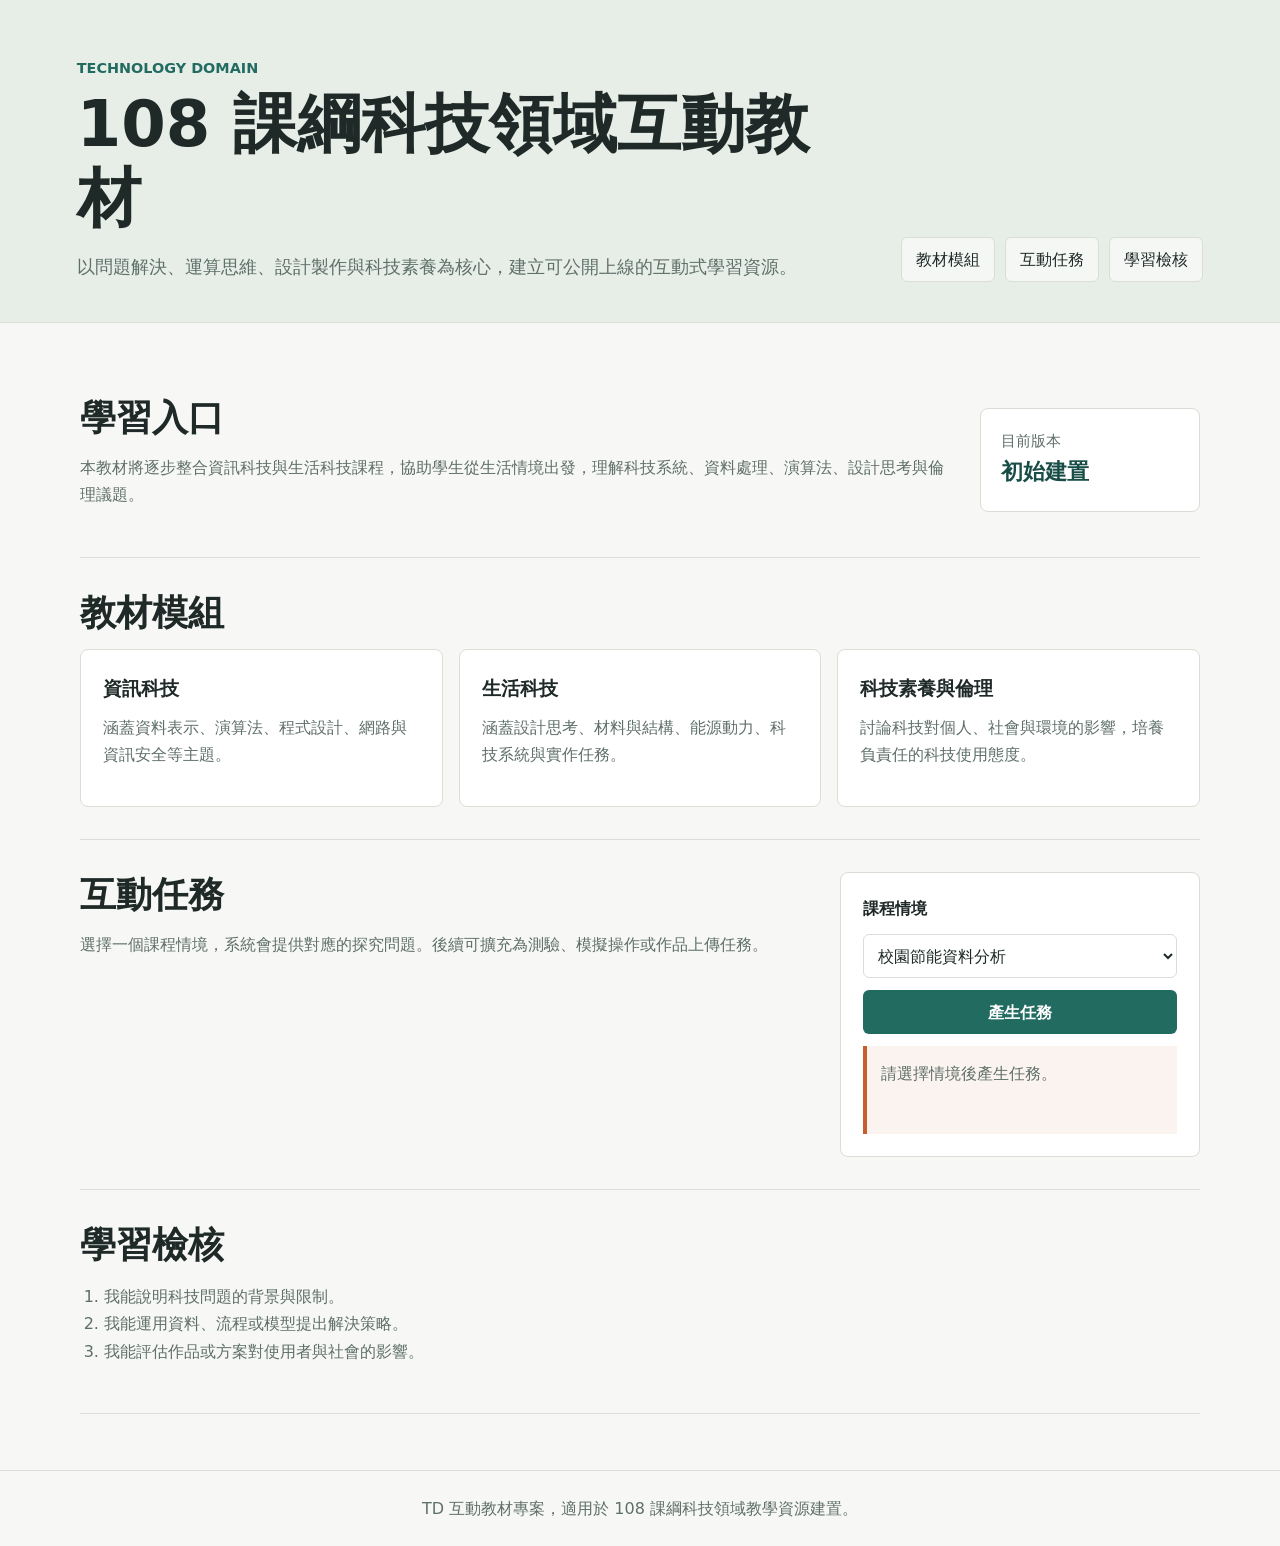
==== index.html @ 2274d456 "Initial TD learning site" ====
<!doctype html>
<html lang="zh-Hant">
  <head>
    <meta charset="utf-8" />
    <meta name="viewport" content="width=device-width, initial-scale=1" />
    <title>108 課綱科技領域互動教材</title>
    <link rel="stylesheet" href="styles.css" />
  </head>
  <body>
    <header class="site-header">
      <div>
        <p class="eyebrow">Technology Domain</p>
        <h1>108 課綱科技領域互動教材</h1>
        <p class="lead">
          以問題解決、運算思維、設計製作與科技素養為核心，建立可公開上線的互動式學習資源。
        </p>
      </div>
      <nav class="site-nav" aria-label="主要導覽">
        <a href="#modules">教材模組</a>
        <a href="#activity">互動任務</a>
        <a href="#assessment">學習檢核</a>
      </nav>
    </header>

    <main>
      <section class="intro" aria-labelledby="intro-title">
        <div>
          <h2 id="intro-title">學習入口</h2>
          <p>
            本教材將逐步整合資訊科技與生活科技課程，協助學生從生活情境出發，理解科技系統、資料處理、演算法、設計思考與倫理議題。
          </p>
        </div>
        <div class="status-panel" aria-label="教材狀態">
          <span>目前版本</span>
          <strong>初始建置</strong>
        </div>
      </section>

      <section id="modules" class="section-block" aria-labelledby="modules-title">
        <h2 id="modules-title">教材模組</h2>
        <div class="module-grid">
          <article class="module-card">
            <h3>資訊科技</h3>
            <p>涵蓋資料表示、演算法、程式設計、網路與資訊安全等主題。</p>
          </article>
          <article class="module-card">
            <h3>生活科技</h3>
            <p>涵蓋設計思考、材料與結構、能源動力、科技系統與實作任務。</p>
          </article>
          <article class="module-card">
            <h3>科技素養與倫理</h3>
            <p>討論科技對個人、社會與環境的影響，培養負責任的科技使用態度。</p>
          </article>
        </div>
      </section>

      <section id="activity" class="section-block activity-layout" aria-labelledby="activity-title">
        <div>
          <h2 id="activity-title">互動任務</h2>
          <p>
            選擇一個課程情境，系統會提供對應的探究問題。後續可擴充為測驗、模擬操作或作品上傳任務。
          </p>
        </div>
        <div class="activity-panel">
          <label for="scenario">課程情境</label>
          <select id="scenario">
            <option value="data">校園節能資料分析</option>
            <option value="design">智慧收納裝置設計</option>
            <option value="ethics">生成式 AI 使用倫理</option>
          </select>
          <button id="task-button" type="button">產生任務</button>
          <p id="task-output" class="task-output" aria-live="polite">
            請選擇情境後產生任務。
          </p>
        </div>
      </section>

      <section id="assessment" class="section-block" aria-labelledby="assessment-title">
        <h2 id="assessment-title">學習檢核</h2>
        <ol class="checklist">
          <li>我能說明科技問題的背景與限制。</li>
          <li>我能運用資料、流程或模型提出解決策略。</li>
          <li>我能評估作品或方案對使用者與社會的影響。</li>
        </ol>
      </section>
    </main>

    <footer class="site-footer">
      <p>TD 互動教材專案，適用於 108 課綱科技領域教學資源建置。</p>
    </footer>

    <script src="script.js"></script>
  </body>
</html>
---- styles.css ----
:root {
  color-scheme: light;
  --bg: #f7f8f5;
  --text: #1f2a28;
  --muted: #5f6f6a;
  --line: #d9ded6;
  --primary: #216b61;
  --primary-dark: #174d46;
  --accent: #c65f2f;
  --surface: #ffffff;
}

* {
  box-sizing: border-box;
}

body {
  margin: 0;
  background: var(--bg);
  color: var(--text);
  font-family: "Noto Sans TC", "Microsoft JhengHei", system-ui, sans-serif;
  line-height: 1.7;
}

a {
  color: inherit;
}

.site-header {
  display: grid;
  grid-template-columns: minmax(0, 1fr) auto;
  gap: 32px;
  align-items: end;
  padding: 56px clamp(20px, 6vw, 80px) 40px;
  background: #e7eee8;
  border-bottom: 1px solid var(--line);
}

.eyebrow {
  margin: 0 0 8px;
  color: var(--primary);
  font-size: 0.9rem;
  font-weight: 700;
  letter-spacing: 0;
  text-transform: uppercase;
}

h1,
h2,
h3,
p {
  margin-top: 0;
}

h1 {
  max-width: 760px;
  margin-bottom: 16px;
  font-size: clamp(2rem, 5vw, 4.25rem);
  line-height: 1.15;
  letter-spacing: 0;
}

h2 {
  margin-bottom: 14px;
  font-size: clamp(1.5rem, 3vw, 2.25rem);
  line-height: 1.25;
  letter-spacing: 0;
}

h3 {
  margin-bottom: 10px;
  font-size: 1.18rem;
}

.lead {
  max-width: 760px;
  margin-bottom: 0;
  color: var(--muted);
  font-size: 1.12rem;
}

.site-nav {
  display: flex;
  flex-wrap: wrap;
  gap: 10px;
  justify-content: flex-end;
}

.site-nav a,
button,
select {
  min-height: 44px;
  border-radius: 6px;
  font: inherit;
}

.site-nav a {
  display: inline-flex;
  align-items: center;
  padding: 8px 14px;
  border: 1px solid var(--line);
  background: rgba(255, 255, 255, 0.58);
  text-decoration: none;
}

main {
  width: min(1120px, calc(100% - 40px));
  margin: 0 auto;
  padding: 40px 0 56px;
}

.intro,
.section-block {
  padding: 32px 0;
  border-bottom: 1px solid var(--line);
}

.intro {
  display: grid;
  grid-template-columns: minmax(0, 1fr) 220px;
  gap: 28px;
  align-items: center;
}

.status-panel,
.module-card,
.activity-panel {
  border: 1px solid var(--line);
  border-radius: 8px;
  background: var(--surface);
}

.status-panel {
  padding: 20px;
}

.status-panel span {
  display: block;
  color: var(--muted);
  font-size: 0.95rem;
}

.status-panel strong {
  display: block;
  color: var(--primary-dark);
  font-size: 1.35rem;
}

.module-grid {
  display: grid;
  grid-template-columns: repeat(3, minmax(0, 1fr));
  gap: 16px;
}

.module-card {
  padding: 22px;
}

.module-card p,
.activity-layout p,
.intro p,
.checklist {
  color: var(--muted);
}

.activity-layout {
  display: grid;
  grid-template-columns: minmax(0, 1fr) 360px;
  gap: 28px;
  align-items: start;
}

.activity-panel {
  display: grid;
  gap: 12px;
  padding: 22px;
}

label {
  font-weight: 700;
}

select {
  width: 100%;
  border: 1px solid var(--line);
  background: #fff;
  color: var(--text);
  padding: 8px 10px;
}

button {
  border: 0;
  background: var(--primary);
  color: #fff;
  cursor: pointer;
  font-weight: 700;
}

button:hover {
  background: var(--primary-dark);
}

.task-output {
  min-height: 88px;
  margin: 0;
  padding: 14px;
  border-left: 4px solid var(--accent);
  background: #fbf3ef;
  color: var(--text);
}

.checklist {
  padding-left: 1.5rem;
}

.site-footer {
  padding: 24px 20px;
  border-top: 1px solid var(--line);
  color: var(--muted);
  text-align: center;
}

.site-footer p {
  margin: 0;
}

@media (max-width: 820px) {
  .site-header,
  .intro,
  .activity-layout {
    grid-template-columns: 1fr;
  }

  .site-nav {
    justify-content: flex-start;
  }

  .module-grid {
    grid-template-columns: 1fr;
  }
}
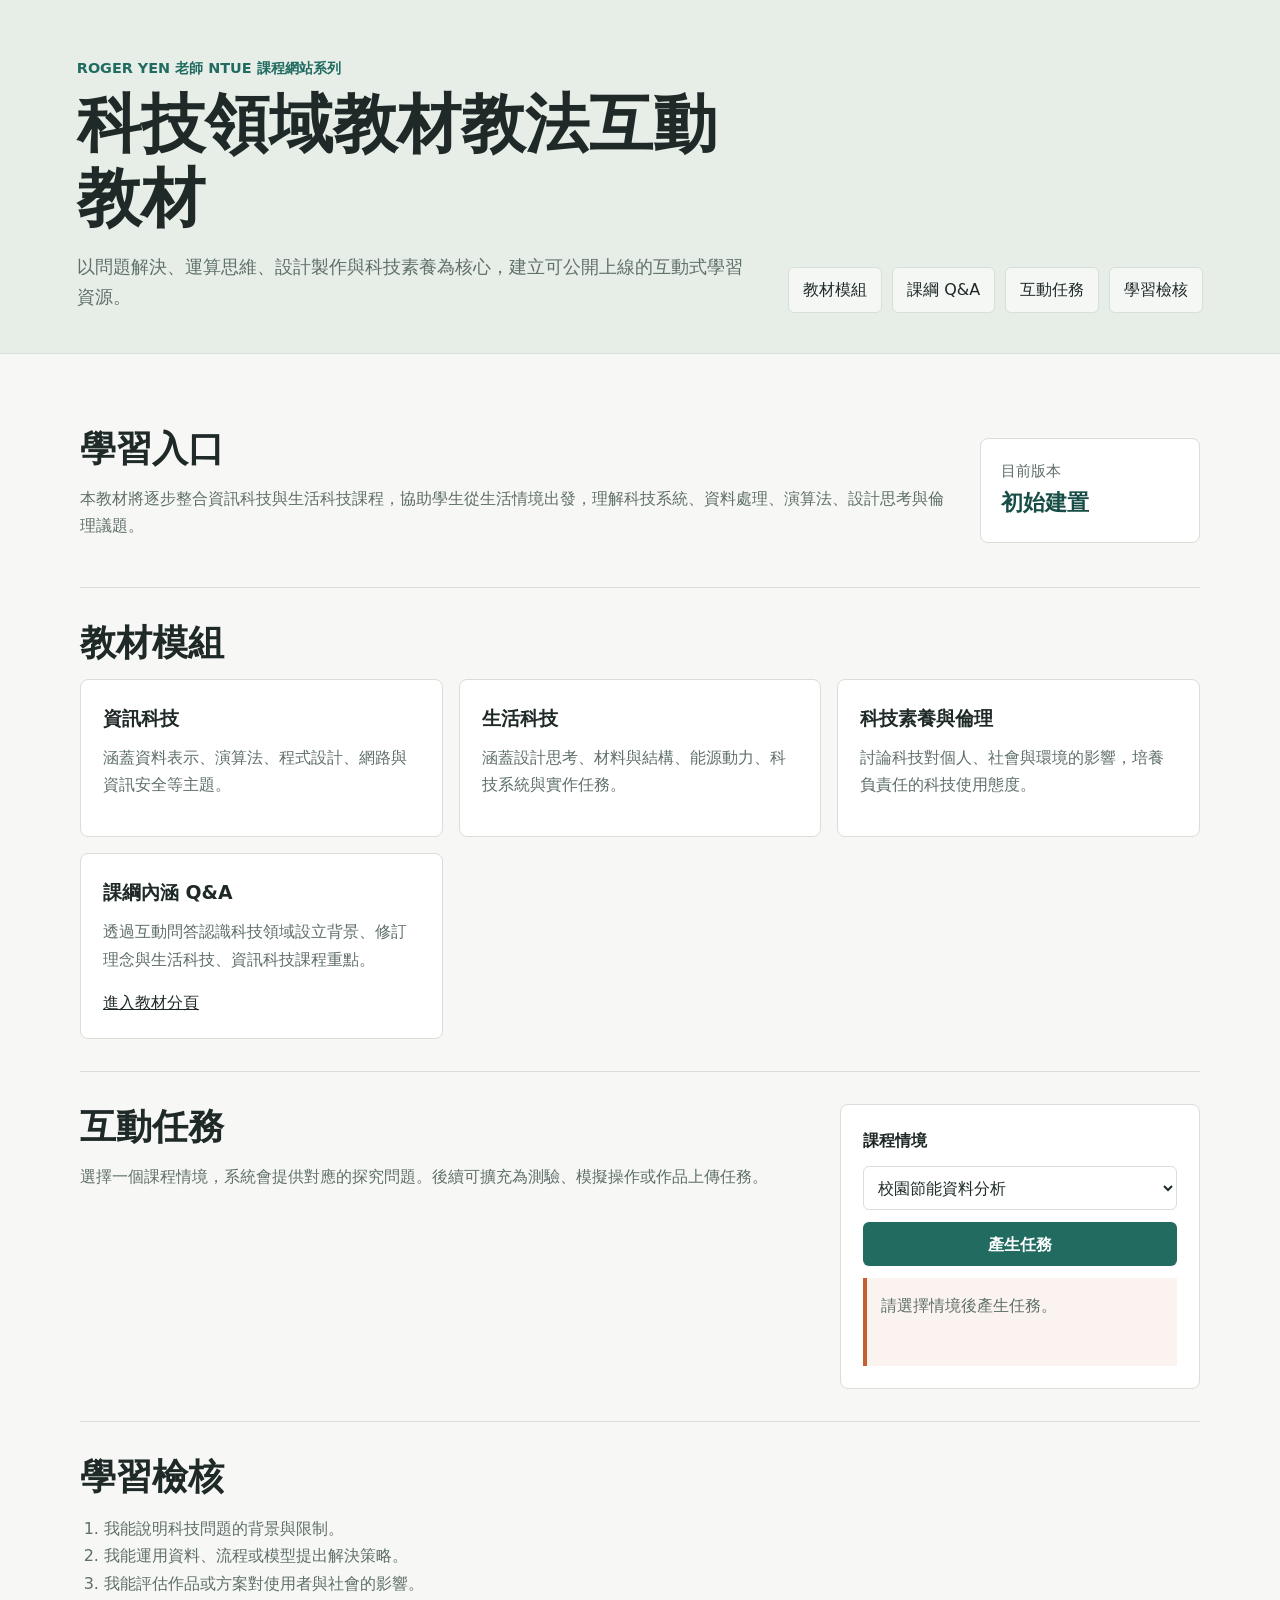
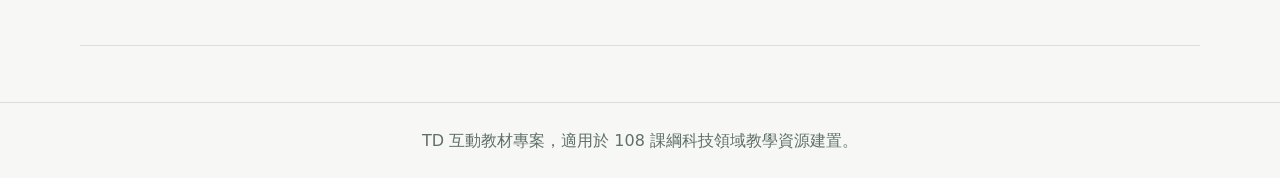
==== commit cdc0d42b: "Update site title text" ====
--- a/index.html
+++ b/index.html
@@ -1,22 +1,23 @@
-<!doctype html>
+﻿<!doctype html>
 <html lang="zh-Hant">
   <head>
     <meta charset="utf-8" />
     <meta name="viewport" content="width=device-width, initial-scale=1" />
-    <title>108 課綱科技領域互動教材</title>
+    <title>科技領域教材教法互動教材</title>
     <link rel="stylesheet" href="styles.css" />
   </head>
   <body>
     <header class="site-header">
       <div>
-        <p class="eyebrow">Technology Domain</p>
-        <h1>108 課綱科技領域互動教材</h1>
+        <p class="eyebrow">Roger Yen 老師 NTUE 課程網站系列</p>
+        <h1>科技領域教材教法互動教材</h1>
         <p class="lead">
           以問題解決、運算思維、設計製作與科技素養為核心，建立可公開上線的互動式學習資源。
         </p>
       </div>
       <nav class="site-nav" aria-label="主要導覽">
         <a href="#modules">教材模組</a>
+        <a href="curriculum-qa.html">課綱 Q&A</a>
         <a href="#activity">互動任務</a>
         <a href="#assessment">學習檢核</a>
       </nav>
@@ -50,6 +51,11 @@
           <article class="module-card">
             <h3>科技素養與倫理</h3>
             <p>討論科技對個人、社會與環境的影響，培養負責任的科技使用態度。</p>
+          </article>
+          <article class="module-card">
+            <h3>課綱內涵 Q&A</h3>
+            <p>透過互動問答認識科技領域設立背景、修訂理念與生活科技、資訊科技課程重點。</p>
+            <a class="text-link" href="curriculum-qa.html">進入教材分頁</a>
           </article>
         </div>
       </section>
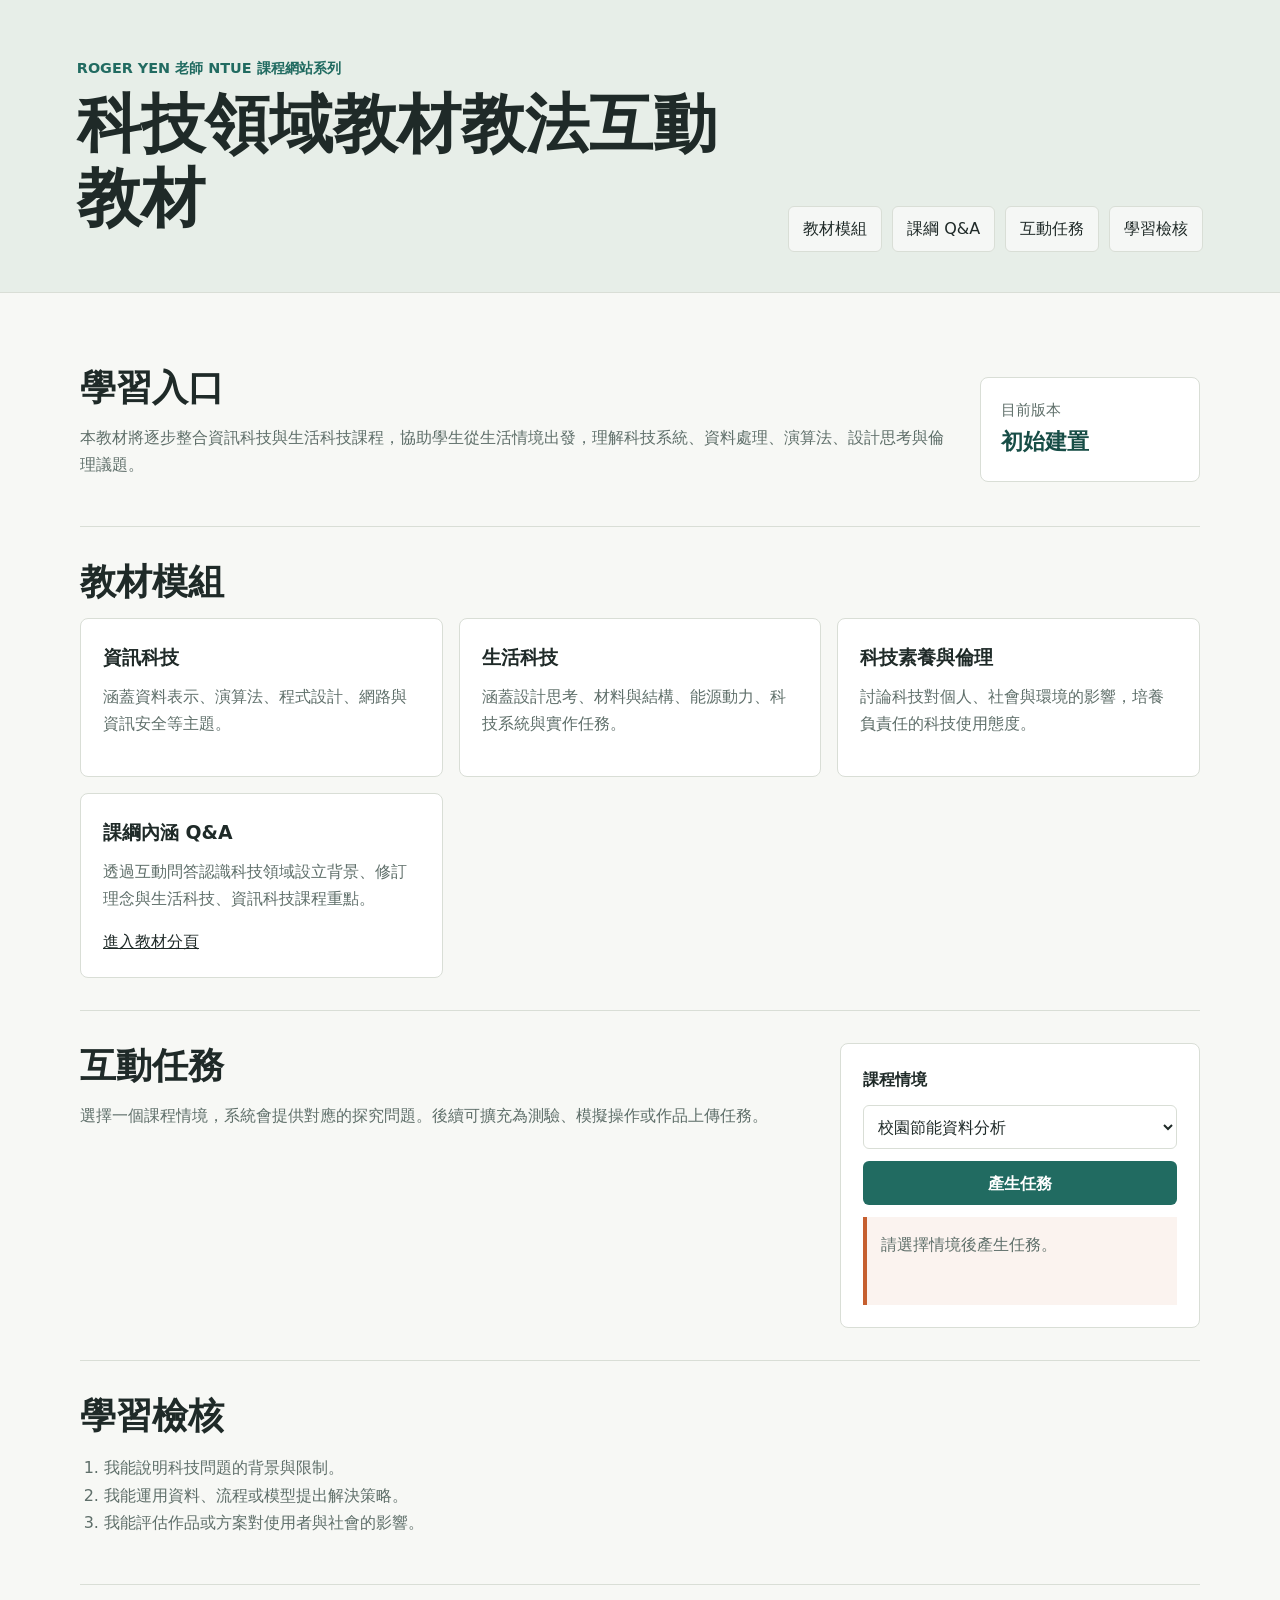
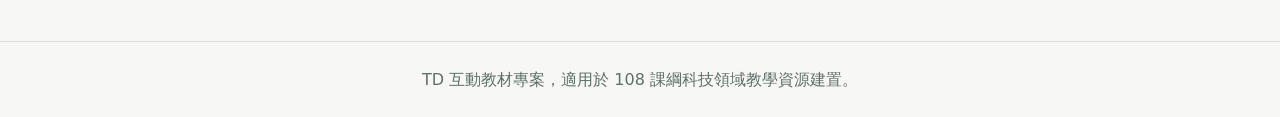
==== commit 1fbc283b: "Bust stylesheet cache" ====
--- a/index.html
+++ b/index.html
@@ -4,16 +4,13 @@
     <meta charset="utf-8" />
     <meta name="viewport" content="width=device-width, initial-scale=1" />
     <title>科技領域教材教法互動教材</title>
-    <link rel="stylesheet" href="styles.css" />
+    <link rel="stylesheet" href="styles.css?v=20260630-visual" />
   </head>
   <body>
-    <header class="site-header">
+    <header class="site-header home-header image-hero">
       <div>
         <p class="eyebrow">Roger Yen 老師 NTUE 課程網站系列</p>
         <h1>科技領域教材教法互動教材</h1>
-        <p class="lead">
-          以問題解決、運算思維、設計製作與科技素養為核心，建立可公開上線的互動式學習資源。
-        </p>
       </div>
       <nav class="site-nav" aria-label="主要導覽">
         <a href="#modules">教材模組</a>
@@ -23,7 +20,7 @@
       </nav>
     </header>
 
-    <main>
+    <main class="site-main">
       <section class="intro" aria-labelledby="intro-title">
         <div>
           <h2 id="intro-title">學習入口</h2>
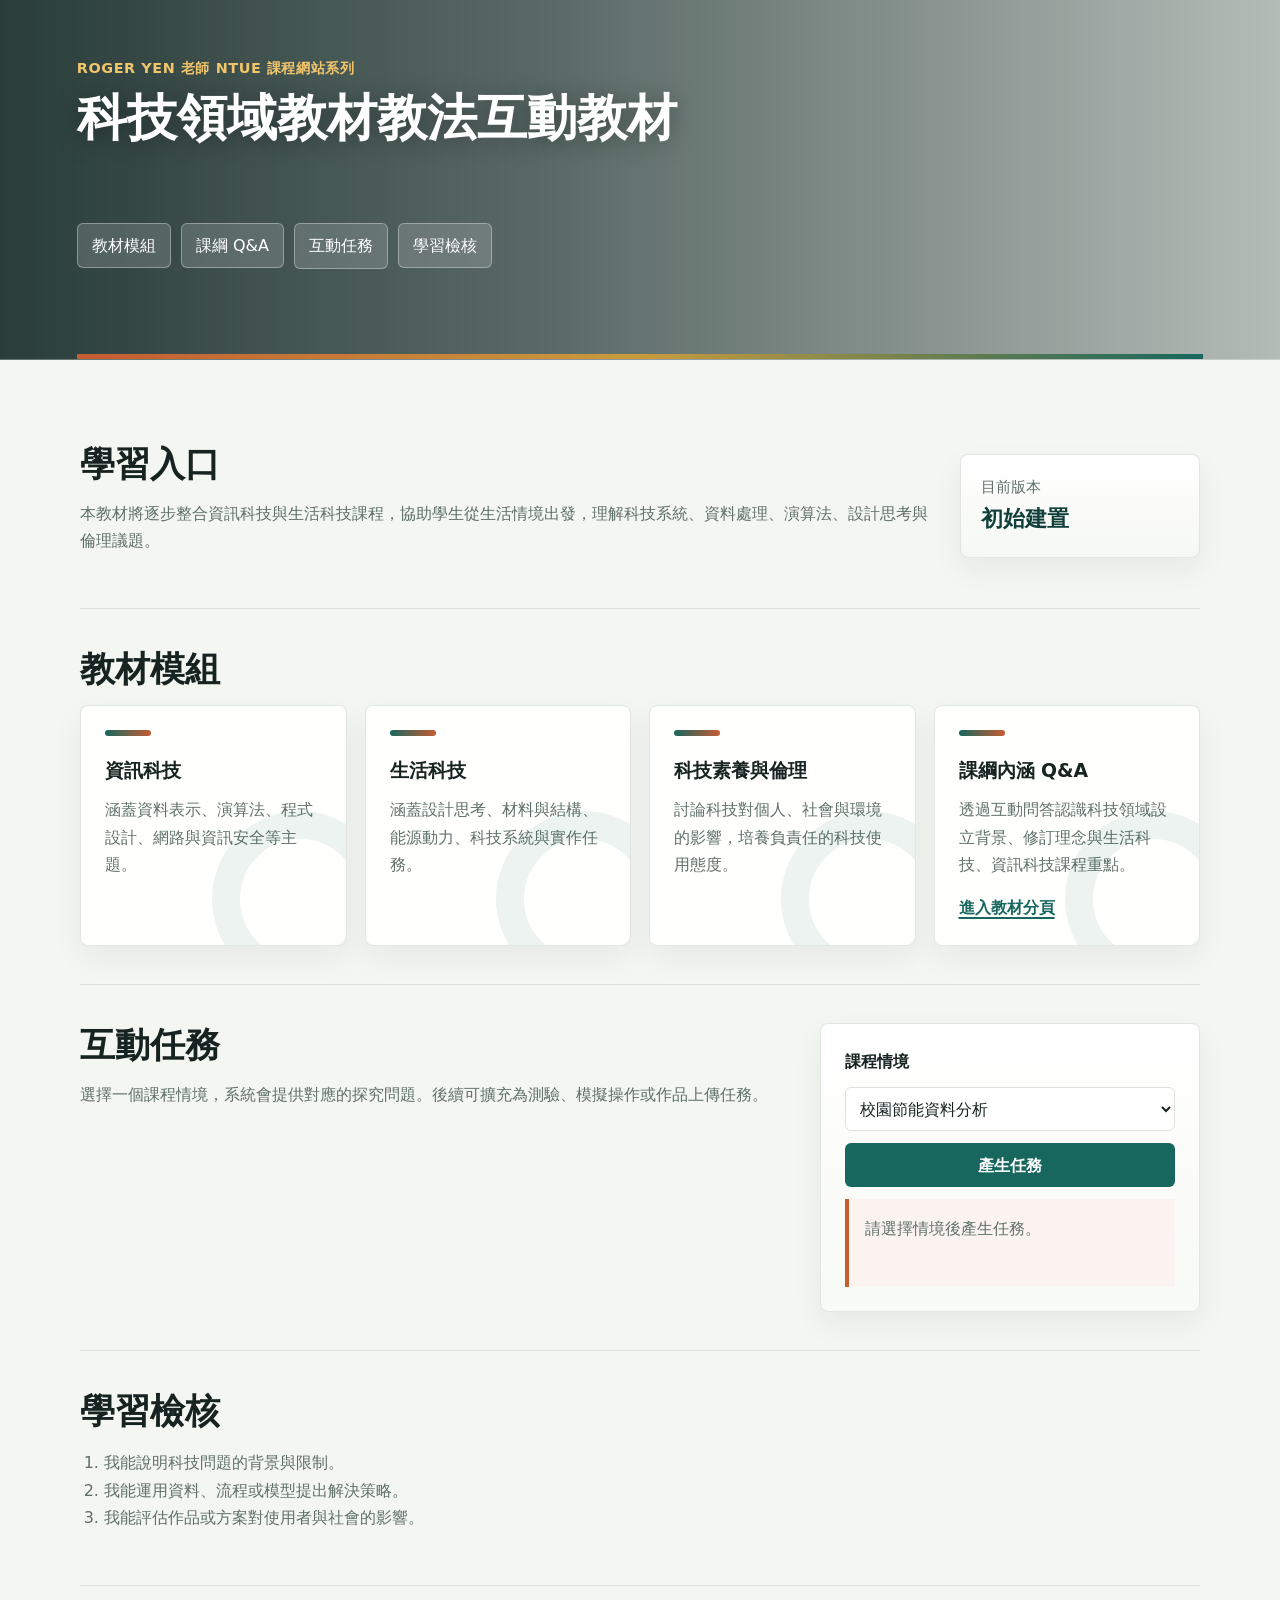
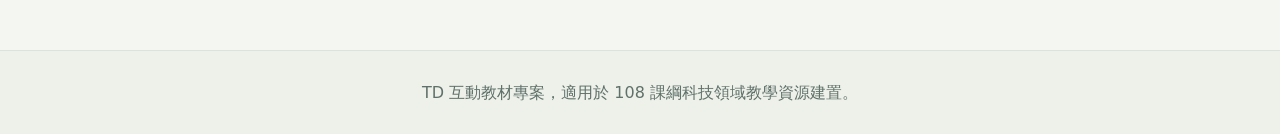
==== commit 4ce0bbdf: "Match homepage hero height" ====
--- a/index.html
+++ b/index.html
@@ -4,7 +4,7 @@
     <meta charset="utf-8" />
     <meta name="viewport" content="width=device-width, initial-scale=1" />
     <title>科技領域教材教法互動教材</title>
-    <link rel="stylesheet" href="styles.css?v=20260630-visual" />
+    <link rel="stylesheet" href="styles.css?v=20260630-hero-height" />
   </head>
   <body>
     <header class="site-header home-header image-hero">
--- a/styles.css
+++ b/styles.css
@@ -1,13 +1,17 @@
-:root {
+﻿:root {
   color-scheme: light;
-  --bg: #f7f8f5;
-  --text: #1f2a28;
-  --muted: #5f6f6a;
-  --line: #d9ded6;
-  --primary: #216b61;
-  --primary-dark: #174d46;
-  --accent: #c65f2f;
+  --bg: #f4f6f1;
+  --text: #172321;
+  --muted: #60706a;
+  --line: #dce3dc;
+  --primary: #17675e;
+  --primary-dark: #103f3a;
+  --primary-soft: #e2efea;
+  --accent: #c55c32;
+  --gold: #c99b3d;
   --surface: #ffffff;
+  --surface-soft: #fafbf7;
+  --shadow: 0 18px 45px rgba(23, 35, 33, 0.11);
 }
 
 * {
@@ -28,21 +32,56 @@
 
 .site-header {
   display: grid;
-  grid-template-columns: minmax(0, 1fr) auto;
-  gap: 32px;
-  align-items: end;
-  padding: 56px clamp(20px, 6vw, 80px) 40px;
-  background: #e7eee8;
-  border-bottom: 1px solid var(--line);
+  grid-template-columns: 1fr;
+  gap: 26px;
+  align-items: start;
+  padding: 56px clamp(20px, 6vw, 80px) 42px;
+  border-bottom: 1px solid rgba(255, 255, 255, 0.28);
+  background: linear-gradient(135deg, #e7eee8 0%, #f8f5ed 100%);
+  position: relative;
+  overflow: hidden;
+}
+
+.image-hero,
+.lesson-hero {
+  min-height: 360px;
+  color: #fff;
+  background-position: center;
+  background-size: cover;
+  isolation: isolate;
+}
+
+.image-hero {
+  background-image: linear-gradient(90deg, rgba(13, 35, 32, 0.88) 0%, rgba(13, 35, 32, 0.66) 44%, rgba(13, 35, 32, 0.28) 100%), url("assets/images/hero-technology-classroom.png");
+}
+
+.lesson-hero {
+  min-height: 360px;
+  background-image: linear-gradient(90deg, rgba(13, 35, 32, 0.9) 0%, rgba(13, 35, 32, 0.7) 48%, rgba(13, 35, 32, 0.32) 100%), url("assets/images/curriculum-concept.png");
+}
+
+.image-hero::after,
+.lesson-hero::after {
+  content: "";
+  position: absolute;
+  inset: auto clamp(20px, 6vw, 80px) 0;
+  height: 5px;
+  background: linear-gradient(90deg, var(--accent), var(--gold), var(--primary));
+  z-index: -1;
 }
 
 .eyebrow {
-  margin: 0 0 8px;
+  margin: 0 0 10px;
   color: var(--primary);
   font-size: 0.9rem;
-  font-weight: 700;
-  letter-spacing: 0;
+  font-weight: 800;
+  letter-spacing: 0.04em;
   text-transform: uppercase;
+}
+
+.image-hero .eyebrow,
+.lesson-hero .eyebrow {
+  color: #f0c56c;
 }
 
 h1,
@@ -53,16 +92,23 @@
 }
 
 h1 {
-  max-width: 760px;
+  max-width: 780px;
   margin-bottom: 16px;
-  font-size: clamp(2rem, 5vw, 4.25rem);
+  font-size: clamp(1.85rem, 4vw, 3.1rem);
   line-height: 1.15;
   letter-spacing: 0;
 }
 
+.home-header h1 {
+  max-width: none;
+  margin-bottom: 0;
+  white-space: nowrap;
+  text-shadow: 0 3px 24px rgba(0, 0, 0, 0.34);
+}
+
 h2 {
   margin-bottom: 14px;
-  font-size: clamp(1.5rem, 3vw, 2.25rem);
+  font-size: clamp(1.5rem, 3vw, 2.2rem);
   line-height: 1.25;
   letter-spacing: 0;
 }
@@ -75,7 +121,7 @@
 .lead {
   max-width: 760px;
   margin-bottom: 0;
-  color: var(--muted);
+  color: rgba(255, 255, 255, 0.84);
   font-size: 1.12rem;
 }
 
@@ -83,7 +129,7 @@
   display: flex;
   flex-wrap: wrap;
   gap: 10px;
-  justify-content: flex-end;
+  justify-content: flex-start;
 }
 
 .site-nav a,
@@ -98,40 +144,52 @@
   display: inline-flex;
   align-items: center;
   padding: 8px 14px;
-  border: 1px solid var(--line);
-  background: rgba(255, 255, 255, 0.58);
+  border: 1px solid rgba(255, 255, 255, 0.34);
+  background: rgba(255, 255, 255, 0.16);
+  color: #fff;
   text-decoration: none;
-}
-
-main {
+  backdrop-filter: blur(8px);
+}
+
+.site-nav a:hover {
+  background: rgba(255, 255, 255, 0.26);
+}
+
+.site-main {
   width: min(1120px, calc(100% - 40px));
   margin: 0 auto;
-  padding: 40px 0 56px;
+  padding: 44px 0 64px;
 }
 
 .intro,
 .section-block {
-  padding: 32px 0;
+  padding: 38px 0;
   border-bottom: 1px solid var(--line);
 }
 
 .intro {
   display: grid;
-  grid-template-columns: minmax(0, 1fr) 220px;
+  grid-template-columns: minmax(0, 1fr) 240px;
   gap: 28px;
   align-items: center;
 }
 
 .status-panel,
 .module-card,
-.activity-panel {
-  border: 1px solid var(--line);
+.activity-panel,
+.learning-goals,
+.progress-box,
+.quiz-panel,
+.qa-card {
+  border: 1px solid rgba(220, 227, 220, 0.86);
   border-radius: 8px;
-  background: var(--surface);
+  background: rgba(255, 255, 255, 0.92);
+  box-shadow: 0 12px 30px rgba(23, 35, 33, 0.06);
 }
 
 .status-panel {
   padding: 20px;
+  background: linear-gradient(180deg, #fff, #f6f8f4);
 }
 
 .status-panel span {
@@ -148,36 +206,77 @@
 
 .module-grid {
   display: grid;
-  grid-template-columns: repeat(3, minmax(0, 1fr));
-  gap: 16px;
+  grid-template-columns: repeat(auto-fit, minmax(230px, 1fr));
+  gap: 18px;
 }
 
 .module-card {
-  padding: 22px;
+  position: relative;
+  min-height: 190px;
+  padding: 24px;
+  overflow: hidden;
+  transition: transform 180ms ease, box-shadow 180ms ease, border-color 180ms ease;
+}
+
+.module-card::before {
+  content: "";
+  display: block;
+  width: 46px;
+  height: 6px;
+  margin-bottom: 18px;
+  border-radius: 999px;
+  background: linear-gradient(90deg, var(--primary), var(--accent));
+}
+
+.module-card::after {
+  content: "";
+  position: absolute;
+  right: -42px;
+  bottom: -42px;
+  width: 120px;
+  height: 120px;
+  border-radius: 50%;
+  border: 28px solid rgba(23, 103, 94, 0.08);
+}
+
+.module-card:hover {
+  transform: translateY(-3px);
+  border-color: rgba(23, 103, 94, 0.35);
+  box-shadow: var(--shadow);
 }
 
 .module-card p,
 .activity-layout p,
 .intro p,
-.checklist {
+.checklist,
+.source-note p,
+.lesson-overview p {
   color: var(--muted);
 }
 
+.text-link {
+  color: var(--primary);
+  font-weight: 800;
+  text-decoration-thickness: 2px;
+  text-underline-offset: 4px;
+}
+
 .activity-layout {
   display: grid;
-  grid-template-columns: minmax(0, 1fr) 360px;
-  gap: 28px;
+  grid-template-columns: minmax(0, 1fr) 380px;
+  gap: 30px;
   align-items: start;
 }
 
 .activity-panel {
   display: grid;
   gap: 12px;
-  padding: 22px;
+  padding: 24px;
+  background: linear-gradient(180deg, #fff, #f8faf5);
 }
 
 label {
-  font-weight: 700;
+  font-weight: 800;
 }
 
 select {
@@ -193,17 +292,20 @@
   background: var(--primary);
   color: #fff;
   cursor: pointer;
-  font-weight: 700;
+  font-weight: 800;
+  transition: background 160ms ease, transform 160ms ease, box-shadow 160ms ease;
 }
 
 button:hover {
   background: var(--primary-dark);
+  box-shadow: 0 10px 24px rgba(23, 103, 94, 0.2);
+  transform: translateY(-1px);
 }
 
 .task-output {
   min-height: 88px;
   margin: 0;
-  padding: 14px;
+  padding: 16px;
   border-left: 4px solid var(--accent);
   background: #fbf3ef;
   color: var(--text);
@@ -214,29 +316,306 @@
 }
 
 .site-footer {
-  padding: 24px 20px;
+  padding: 28px 20px;
   border-top: 1px solid var(--line);
+  background: #edf1ea;
   color: var(--muted);
   text-align: center;
 }
 
 .site-footer p {
   margin: 0;
+}
+
+.lesson-overview {
+  display: grid;
+  grid-template-columns: minmax(0, 1fr) minmax(250px, 330px) minmax(260px, 360px);
+  gap: 24px;
+  align-items: stretch;
+  padding: 38px 0;
+  border-bottom: 1px solid var(--line);
+}
+
+.learning-goals {
+  margin: 0;
+  padding: 22px 24px 22px 44px;
+  color: var(--muted);
+}
+
+.lesson-visual {
+  min-height: 220px;
+  margin: 0;
+  border-radius: 8px;
+  overflow: hidden;
+  box-shadow: var(--shadow);
+}
+
+.lesson-visual img {
+  display: block;
+  width: 100%;
+  height: 100%;
+  object-fit: cover;
+}
+
+.concept-strip {
+  display: grid;
+  grid-template-columns: repeat(4, minmax(0, 1fr));
+  gap: 14px;
+  padding: 30px 0;
+  border-bottom: 1px solid var(--line);
+}
+
+.concept-strip article {
+  min-height: 112px;
+  padding: 20px;
+  border: 1px solid rgba(220, 227, 220, 0.86);
+  border-top: 5px solid var(--accent);
+  border-radius: 8px;
+  background: linear-gradient(180deg, #fff, #f8faf5);
+  box-shadow: 0 10px 26px rgba(23, 35, 33, 0.06);
+}
+
+.concept-strip span {
+  display: block;
+  color: var(--muted);
+  font-size: 0.92rem;
+}
+
+.concept-strip strong {
+  display: block;
+  margin-top: 8px;
+  color: var(--primary-dark);
+  font-size: 1.25rem;
+  line-height: 1.35;
+}
+
+.section-heading-row {
+  display: grid;
+  grid-template-columns: minmax(0, 1fr) 170px;
+  gap: 24px;
+  align-items: start;
+}
+
+.progress-box {
+  padding: 16px;
+  background: #fff;
+}
+
+.progress-box span {
+  display: block;
+  color: var(--muted);
+  font-size: 0.92rem;
+}
+
+.progress-box strong {
+  color: var(--primary-dark);
+  font-size: 1.5rem;
+}
+
+.filter-bar {
+  display: flex;
+  flex-wrap: wrap;
+  gap: 10px;
+  margin: 22px 0;
+}
+
+.filter-button,
+.understood-button,
+.quiz-option {
+  padding: 8px 14px;
+}
+
+.filter-button {
+  border: 1px solid var(--line);
+  background: #fff;
+  color: var(--text);
+}
+
+.filter-button.active {
+  border-color: var(--primary);
+  background: var(--primary);
+  color: #fff;
+}
+
+.qa-list {
+  display: grid;
+  gap: 14px;
+}
+
+.qa-card {
+  overflow: hidden;
+}
+
+.qa-question {
+  display: flex;
+  width: 100%;
+  min-height: 66px;
+  gap: 14px;
+  align-items: center;
+  justify-content: flex-start;
+  padding: 14px 18px;
+  border-radius: 0;
+  background: #fff;
+  color: var(--text);
+  text-align: left;
+  box-shadow: none;
+}
+
+.qa-question:hover {
+  background: var(--primary-soft);
+  color: var(--text);
+  box-shadow: none;
+}
+
+.qa-question span {
+  display: inline-grid;
+  width: 44px;
+  height: 44px;
+  flex: 0 0 auto;
+  place-items: center;
+  border-radius: 50%;
+  background: #e1eee8;
+  color: var(--primary-dark);
+  font-weight: 900;
+}
+
+.qa-answer {
+  padding: 0 18px 18px 76px;
+}
+
+.takeaway {
+  margin: 16px 0;
+  padding: 14px 16px;
+  border-left: 4px solid var(--accent);
+  background: #fbf3ef;
+}
+
+.takeaway p {
+  margin: 4px 0 0;
+}
+
+.understood-button:disabled {
+  background: #7f918b;
+  cursor: default;
+  transform: none;
+}
+
+.quiz-layout {
+  display: grid;
+  grid-template-columns: minmax(0, 1fr) 430px;
+  gap: 30px;
+  align-items: start;
+}
+
+.quiz-panel {
+  padding: 24px;
+  background: linear-gradient(180deg, #fff, #f8faf5);
+}
+
+.quiz-question {
+  margin-bottom: 16px;
+  font-weight: 800;
+}
+
+.quiz-options {
+  display: grid;
+  gap: 10px;
+}
+
+.quiz-option {
+  border: 1px solid var(--line);
+  background: #fff;
+  color: var(--text);
+  text-align: left;
+}
+
+.quiz-option:hover {
+  border-color: var(--primary);
+  background: var(--primary-soft);
+  color: var(--text);
+}
+
+.quiz-feedback {
+  min-height: 54px;
+  margin: 16px 0;
+  color: var(--muted);
+}
+
+.quiz-feedback.correct {
+  color: var(--primary-dark);
+}
+
+.quiz-feedback.incorrect {
+  color: #8d3d20;
+}
+
+.source-note {
+  padding: 30px 0 0;
+}
+
+.source-note a {
+  color: var(--primary);
+  font-weight: 800;
+}
+
+@media (max-width: 980px) {
+  .lesson-overview {
+    grid-template-columns: 1fr 1fr;
+  }
+
+  .lesson-overview > div {
+    grid-column: 1 / -1;
+  }
 }
 
 @media (max-width: 820px) {
   .site-header,
   .intro,
-  .activity-layout {
+  .activity-layout,
+  .section-heading-row,
+  .quiz-layout {
     grid-template-columns: 1fr;
+  }
+
+  .image-hero,
+  .lesson-hero {
+    min-height: 340px;
   }
 
   .site-nav {
     justify-content: flex-start;
   }
 
-  .module-grid {
+  .module-grid,
+  .lesson-overview {
     grid-template-columns: 1fr;
   }
-}
-
+
+  .concept-strip {
+    grid-template-columns: 1fr 1fr;
+  }
+
+  .qa-answer {
+    padding-left: 18px;
+  }
+}
+
+@media (max-width: 560px) {
+  .site-main {
+    width: min(100% - 28px, 1120px);
+    padding-top: 30px;
+  }
+
+  .home-header h1 {
+    font-size: clamp(1.35rem, 7vw, 1.8rem);
+  }
+
+  .site-header {
+    padding: 40px 18px 30px;
+  }
+
+  .concept-strip {
+    grid-template-columns: 1fr;
+  }
+}
+
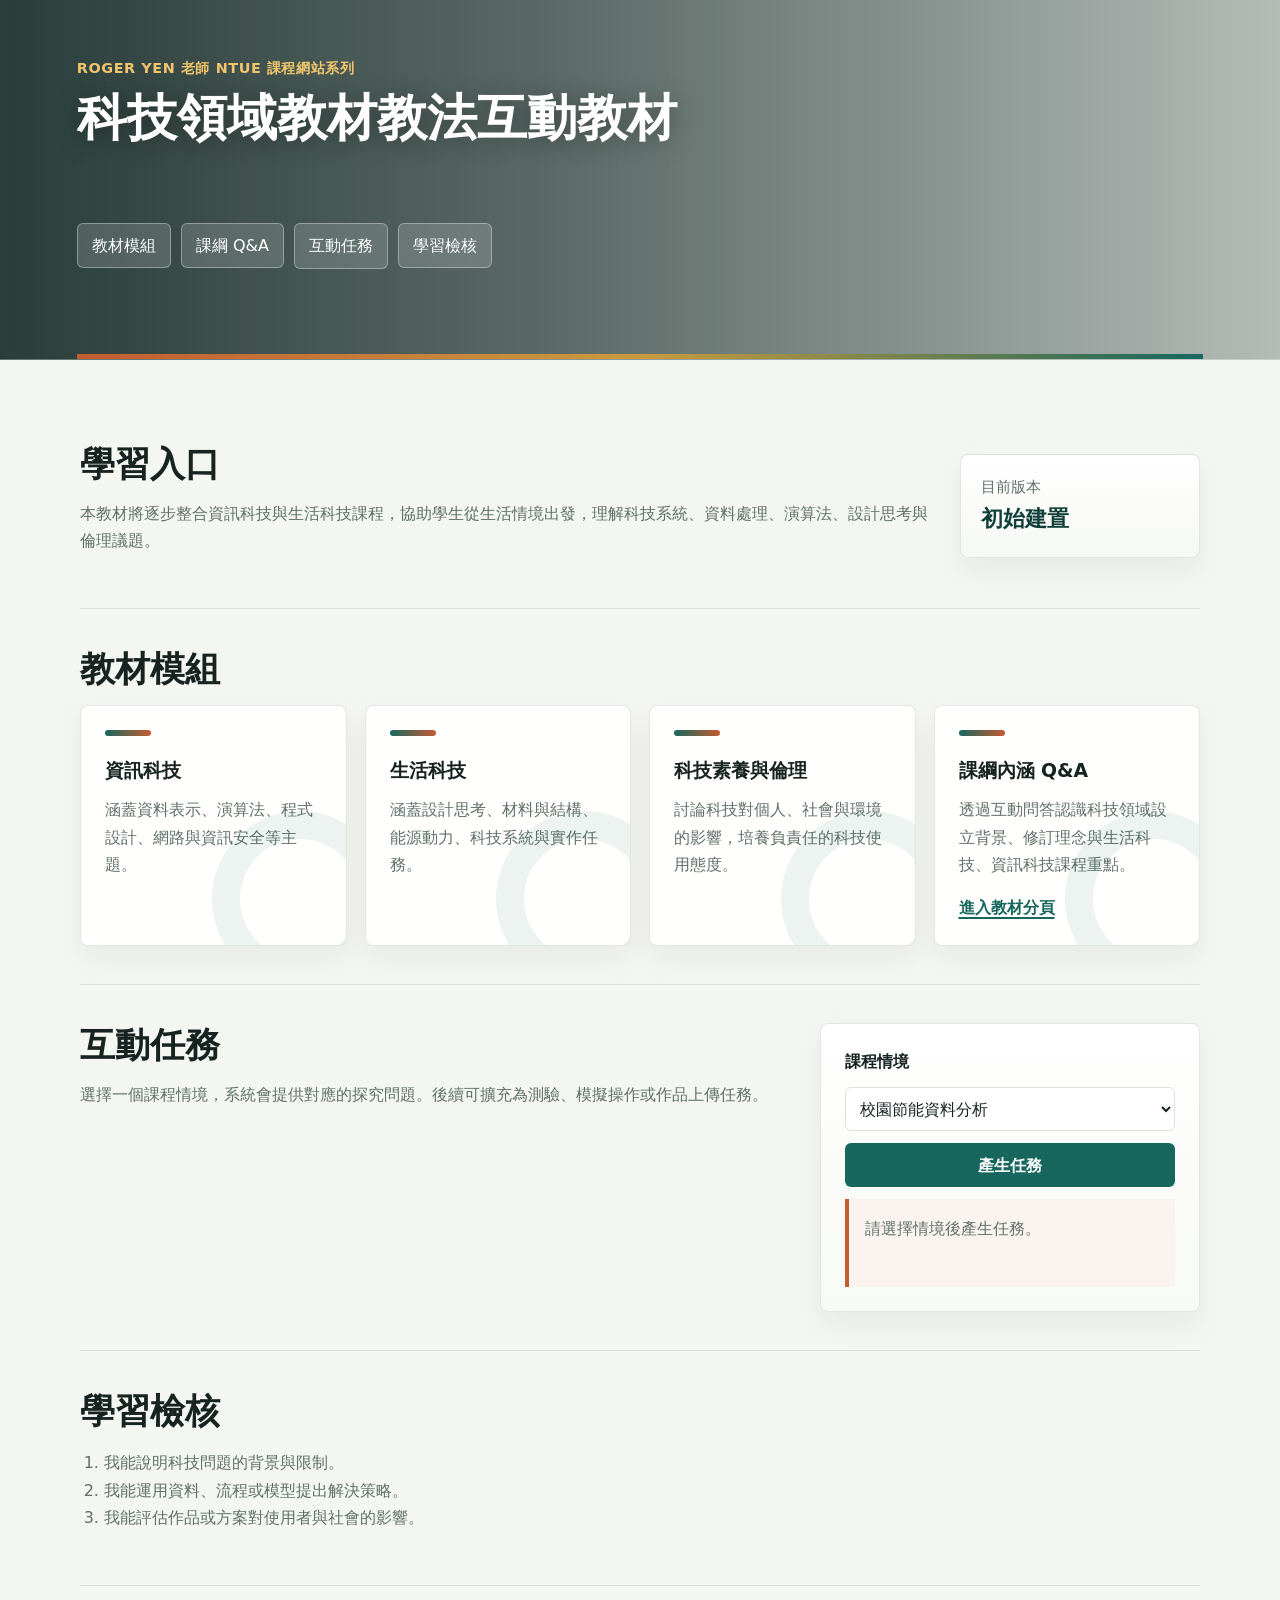
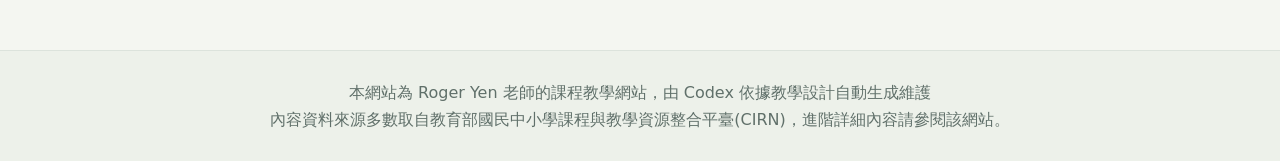
==== commit 8eaa5192: "Split footer attribution into two lines" ====
--- a/index.html
+++ b/index.html
@@ -4,7 +4,7 @@
     <meta charset="utf-8" />
     <meta name="viewport" content="width=device-width, initial-scale=1" />
     <title>科技領域教材教法互動教材</title>
-    <link rel="stylesheet" href="styles.css?v=20260630-hero-height" />
+    <link rel="stylesheet" href="styles.css?v=20260630-footer-two-lines" />
   </head>
   <body>
     <header class="site-header home-header image-hero">
@@ -89,7 +89,8 @@
     </main>
 
     <footer class="site-footer">
-      <p>TD 互動教材專案，適用於 108 課綱科技領域教學資源建置。</p>
+      <p>本網站為 Roger Yen 老師的課程教學網站，由 Codex 依據教學設計自動生成維護</p>
+      <p>內容資料來源多數取自教育部國民中小學課程與教學資源整合平臺(CIRN)，進階詳細內容請參閱該網站。</p>
     </footer>
 
     <script src="script.js"></script>
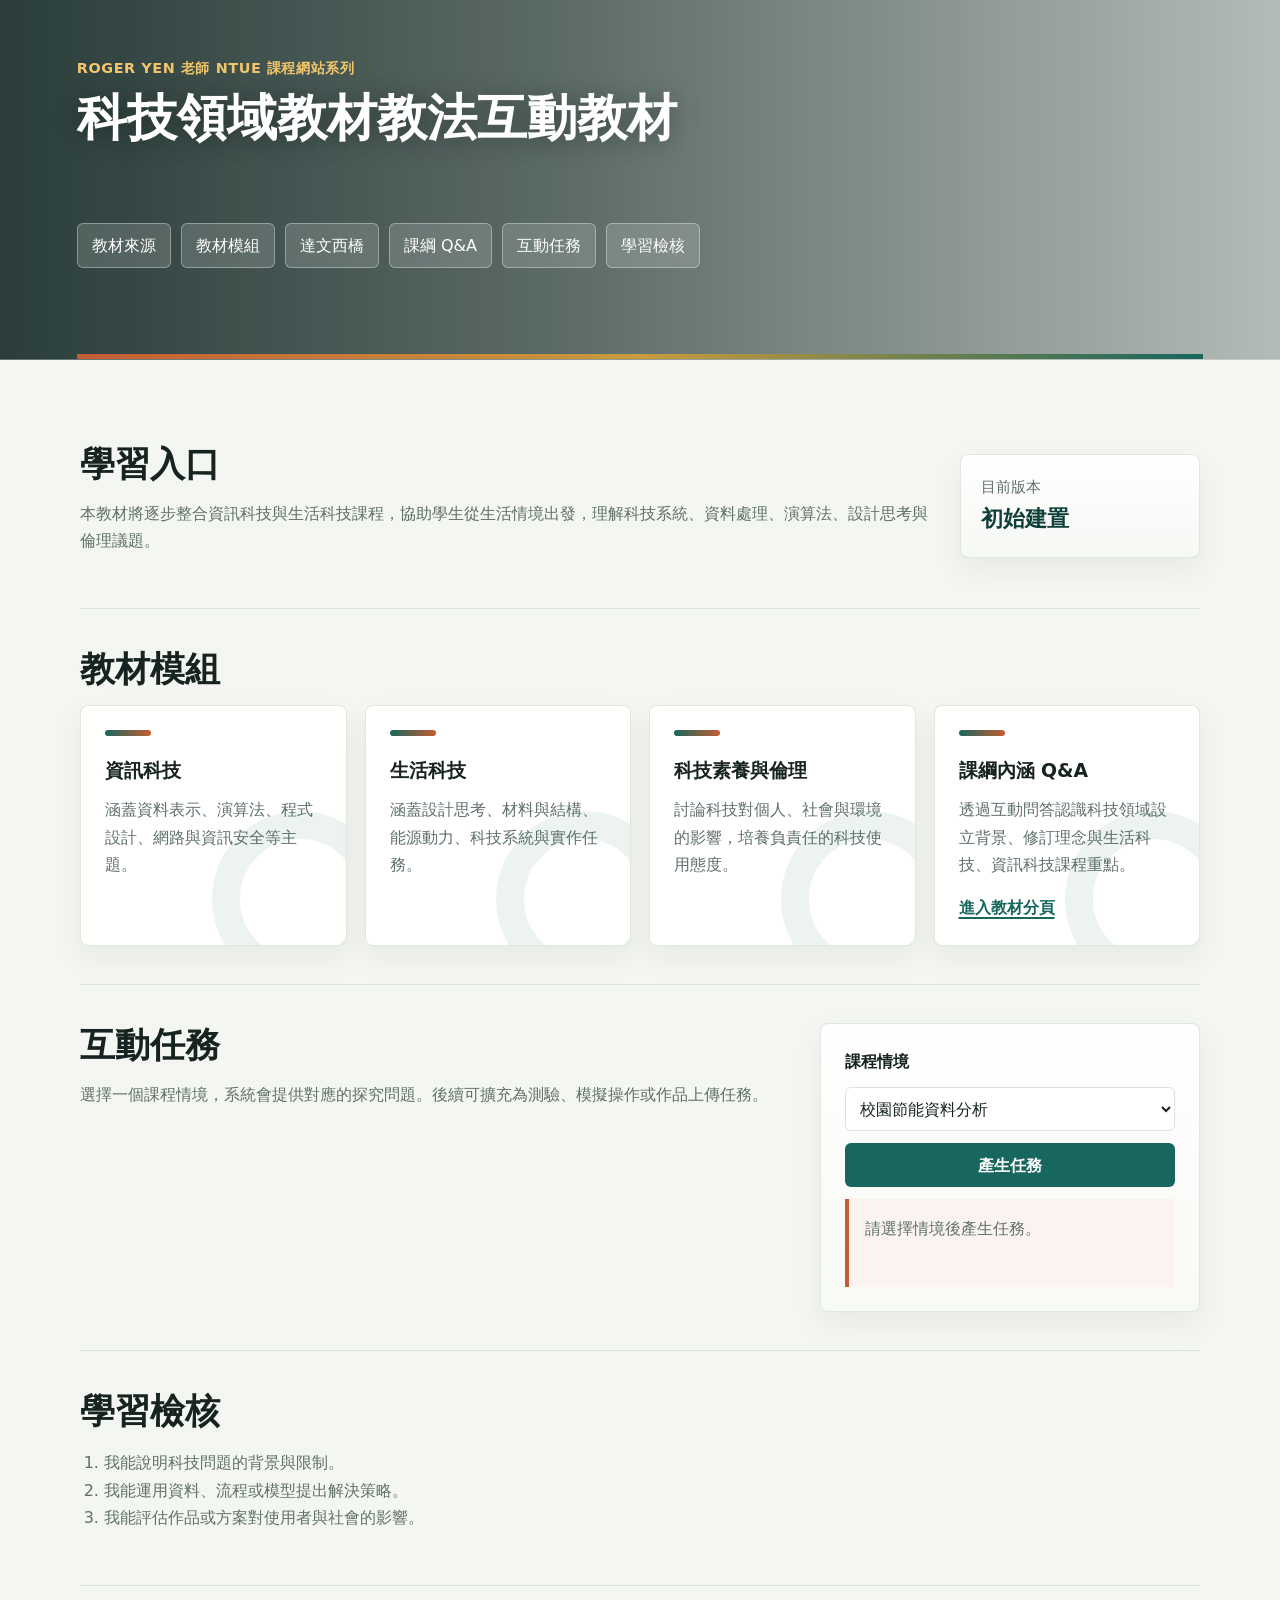
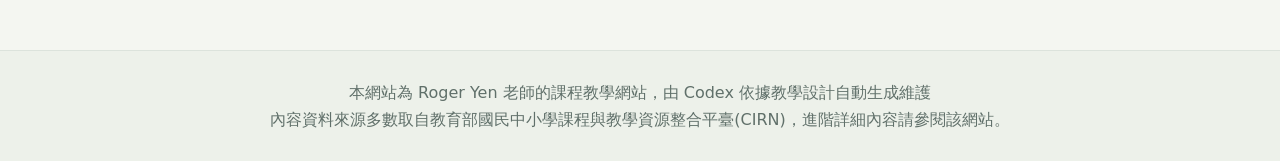
==== commit 230cd27e: "Add Da Vinci bridge lesson page" ====
--- a/index.html
+++ b/index.html
@@ -4,7 +4,7 @@
     <meta charset="utf-8" />
     <meta name="viewport" content="width=device-width, initial-scale=1" />
     <title>科技領域教材教法互動教材</title>
-    <link rel="stylesheet" href="styles.css?v=20260630-footer-two-lines" />
+    <link rel="stylesheet" href="styles.css?v=20260630-bridge" />
   </head>
   <body>
     <header class="site-header home-header image-hero">
@@ -13,7 +13,9 @@
         <h1>科技領域教材教法互動教材</h1>
       </div>
       <nav class="site-nav" aria-label="主要導覽">
+        <a href="sources.html">教材來源</a>
         <a href="#modules">教材模組</a>
+        <a href="bridge.html">達文西橋</a>
         <a href="curriculum-qa.html">課綱 Q&A</a>
         <a href="#activity">互動任務</a>
         <a href="#assessment">學習檢核</a>
--- a/styles.css
+++ b/styles.css
@@ -619,3 +619,455 @@
   }
 }
 
+
+.source-header {
+  background-image: linear-gradient(90deg, rgba(13, 35, 32, 0.9) 0%, rgba(13, 35, 32, 0.72) 48%, rgba(13, 35, 32, 0.34) 100%), url("assets/images/curriculum-concept.png");
+}
+
+.source-summary {
+  display: grid;
+  grid-template-columns: minmax(0, 1fr) minmax(320px, 460px);
+  gap: 28px;
+  align-items: stretch;
+  padding: 38px 0;
+  border-bottom: 1px solid var(--line);
+}
+
+.source-stats {
+  display: grid;
+  grid-template-columns: repeat(2, minmax(0, 1fr));
+  gap: 12px;
+}
+
+.source-stats article {
+  padding: 18px;
+  border: 1px solid rgba(220, 227, 220, 0.86);
+  border-radius: 8px;
+  background: linear-gradient(180deg, #fff, #f8faf5);
+  box-shadow: 0 10px 26px rgba(23, 35, 33, 0.06);
+}
+
+.source-stats span {
+  display: block;
+  color: var(--muted);
+  font-size: 0.92rem;
+}
+
+.source-stats strong {
+  display: block;
+  color: var(--primary-dark);
+  font-size: 1.55rem;
+  line-height: 1.25;
+}
+
+.source-controls {
+  display: grid;
+  gap: 14px;
+  padding: 26px 0;
+  border-bottom: 1px solid var(--line);
+}
+
+.source-search-label {
+  font-size: 1rem;
+}
+
+.source-search {
+  width: 100%;
+  min-height: 48px;
+  padding: 10px 14px;
+  border: 1px solid var(--line);
+  border-radius: 8px;
+  background: #fff;
+  color: var(--text);
+  font: inherit;
+  box-shadow: 0 8px 20px rgba(23, 35, 33, 0.04);
+}
+
+.source-filter-bar {
+  display: flex;
+  flex-wrap: wrap;
+  gap: 10px;
+}
+
+.source-filter {
+  padding: 8px 14px;
+  border: 1px solid var(--line);
+  background: #fff;
+  color: var(--text);
+}
+
+.source-filter.active {
+  border-color: var(--primary);
+  background: var(--primary);
+  color: #fff;
+}
+
+.source-list-section {
+  padding: 38px 0 0;
+}
+
+.source-list {
+  display: grid;
+  gap: 14px;
+  margin-top: 18px;
+}
+
+.source-item {
+  display: grid;
+  grid-template-columns: 76px minmax(0, 1fr);
+  gap: 18px;
+  align-items: stretch;
+  padding: 18px;
+  border: 1px solid rgba(220, 227, 220, 0.86);
+  border-radius: 8px;
+  background: rgba(255, 255, 255, 0.94);
+  box-shadow: 0 12px 30px rgba(23, 35, 33, 0.06);
+  transition: transform 180ms ease, box-shadow 180ms ease, border-color 180ms ease;
+}
+
+.source-item:hover {
+  transform: translateY(-2px);
+  border-color: rgba(23, 103, 94, 0.34);
+  box-shadow: var(--shadow);
+}
+
+.file-mark {
+  display: grid;
+  min-height: 76px;
+  place-items: center;
+  border-radius: 8px;
+  color: #fff;
+  font-weight: 900;
+  letter-spacing: 0.04em;
+}
+
+.file-mark.pdf {
+  background: linear-gradient(160deg, #c55c32, #8f341d);
+}
+
+.file-mark.doc {
+  background: linear-gradient(160deg, #17675e, #103f3a);
+}
+
+.source-body h3 {
+  margin-bottom: 8px;
+  font-size: 1.12rem;
+  line-height: 1.4;
+}
+
+.source-body p {
+  margin-bottom: 14px;
+  color: var(--muted);
+}
+
+.source-meta-row {
+  display: flex;
+  flex-wrap: wrap;
+  gap: 8px;
+  align-items: center;
+  margin-bottom: 8px;
+}
+
+.source-group,
+.source-size {
+  display: inline-flex;
+  align-items: center;
+  min-height: 28px;
+  padding: 3px 9px;
+  border-radius: 999px;
+  font-size: 0.86rem;
+}
+
+.source-group {
+  background: var(--primary-soft);
+  color: var(--primary-dark);
+  font-weight: 800;
+}
+
+.source-size {
+  background: #f3eee4;
+  color: #805020;
+}
+
+.source-actions {
+  display: flex;
+  flex-wrap: wrap;
+  gap: 10px;
+}
+
+.source-link {
+  display: inline-flex;
+  align-items: center;
+  min-height: 40px;
+  padding: 7px 12px;
+  border: 1px solid var(--line);
+  border-radius: 6px;
+  background: #fff;
+  color: var(--text);
+  font-weight: 800;
+  text-decoration: none;
+}
+
+.source-link.primary {
+  border-color: var(--primary);
+  background: var(--primary);
+  color: #fff;
+}
+
+.source-link:hover {
+  border-color: var(--primary-dark);
+}
+
+.source-item[hidden] {
+  display: none;
+}
+
+@media (max-width: 820px) {
+  .source-summary {
+    grid-template-columns: 1fr;
+  }
+
+  .source-item {
+    grid-template-columns: 1fr;
+  }
+
+  .file-mark {
+    width: 76px;
+  }
+}
+
+@media (max-width: 560px) {
+  .source-stats {
+    grid-template-columns: 1fr 1fr;
+  }
+}
+
+.bridge-header {
+  min-height: 360px;
+  color: #fff;
+  background-image: linear-gradient(90deg, rgba(31, 27, 19, 0.9) 0%, rgba(31, 27, 19, 0.72) 46%, rgba(31, 27, 19, 0.32) 100%), url("assets/images/hero-technology-classroom.png");
+  background-position: center;
+  background-size: cover;
+}
+
+.bridge-overview {
+  display: grid;
+  grid-template-columns: minmax(0, 1fr) minmax(320px, 460px);
+  gap: 28px;
+  align-items: stretch;
+  padding: 38px 0;
+  border-bottom: 1px solid var(--line);
+}
+
+.bridge-hero-card {
+  min-height: 260px;
+  border-radius: 8px;
+  background: linear-gradient(160deg, #fff, #f5efe4);
+  box-shadow: var(--shadow);
+  overflow: hidden;
+  position: relative;
+}
+
+.stick-bridge {
+  position: relative;
+  height: 100%;
+  min-height: 260px;
+}
+
+.stick {
+  position: absolute;
+  display: block;
+  height: 16px;
+  border-radius: 999px;
+  background: linear-gradient(90deg, #b77a42, #e4bc76, #9a5f30);
+  box-shadow: 0 8px 20px rgba(75, 48, 23, 0.22);
+}
+
+.stick.base { width: 74%; left: 13%; }
+.stick.base.a { bottom: 56px; transform: rotate(8deg); }
+.stick.base.b { bottom: 86px; transform: rotate(-8deg); }
+.stick.diag { width: 58%; left: 21%; top: 50%; }
+.stick.diag.c { transform: rotate(42deg); }
+.stick.diag.d { transform: rotate(-42deg); }
+.stick.diag.e { top: 39%; transform: rotate(31deg); }
+.stick.diag.f { top: 61%; transform: rotate(-31deg); }
+.stick.top { width: 48%; left: 26%; }
+.stick.top.g { top: 70px; transform: rotate(10deg); }
+.stick.top.h { top: 102px; transform: rotate(-10deg); }
+
+.bridge-section {
+  padding: 38px 0;
+  border-bottom: 1px solid var(--line);
+}
+
+.bridge-section-heading {
+  display: flex;
+  gap: 14px;
+  align-items: center;
+  margin-bottom: 18px;
+}
+
+.bridge-section-heading span {
+  display: inline-grid;
+  width: 44px;
+  height: 44px;
+  place-items: center;
+  border-radius: 50%;
+  background: var(--primary);
+  color: #fff;
+  font-weight: 900;
+}
+
+.bridge-section-heading h2 {
+  margin-bottom: 0;
+}
+
+.bridge-two-column {
+  display: grid;
+  grid-template-columns: minmax(0, 1fr) minmax(260px, 340px);
+  gap: 24px;
+  align-items: start;
+}
+
+.bridge-note,
+.fair-card,
+.kit-section,
+.principle-grid article,
+.application-list article,
+.build-steps article {
+  border: 1px solid rgba(220, 227, 220, 0.86);
+  border-radius: 8px;
+  background: rgba(255, 255, 255, 0.94);
+  box-shadow: 0 12px 30px rgba(23, 35, 33, 0.06);
+}
+
+.bridge-note {
+  padding: 20px;
+  border-left: 5px solid var(--accent);
+}
+
+.bridge-note p {
+  margin: 8px 0 0;
+}
+
+.principle-grid,
+.application-list,
+.build-steps {
+  display: grid;
+  grid-template-columns: repeat(auto-fit, minmax(230px, 1fr));
+  gap: 16px;
+}
+
+.principle-grid article,
+.application-list article,
+.build-steps article {
+  padding: 22px;
+}
+
+.principle-grid article::before,
+.application-list article::before {
+  content: "";
+  display: block;
+  width: 44px;
+  height: 6px;
+  margin-bottom: 16px;
+  border-radius: 999px;
+  background: linear-gradient(90deg, var(--primary), var(--accent));
+}
+
+.force-diagram {
+  display: grid;
+  grid-template-columns: repeat(4, minmax(0, 1fr));
+  gap: 12px;
+  margin-top: 18px;
+}
+
+.force-card {
+  min-height: 86px;
+  padding: 18px;
+  border-radius: 8px;
+  background: #f8faf5;
+  border: 1px solid var(--line);
+  font-weight: 900;
+  text-align: center;
+}
+
+.force-card.down { border-top: 5px solid var(--accent); }
+.force-card.center { border-top: 5px solid var(--primary); }
+.force-card.side { border-top: 5px solid var(--gold); }
+
+.kit-section {
+  padding: 30px;
+  background: linear-gradient(180deg, #fff, #f8faf5);
+}
+
+.build-steps article span {
+  display: inline-flex;
+  margin-bottom: 10px;
+  color: var(--accent);
+  font-weight: 900;
+}
+
+.build-checklist {
+  display: grid;
+  grid-template-columns: repeat(auto-fit, minmax(230px, 1fr));
+  gap: 10px;
+  margin-top: 18px;
+}
+
+.build-checklist label {
+  display: flex;
+  gap: 10px;
+  align-items: flex-start;
+  padding: 12px;
+  border: 1px solid var(--line);
+  border-radius: 8px;
+  background: #fff;
+  color: var(--text);
+}
+
+.build-checklist label.done {
+  border-color: var(--primary);
+  background: var(--primary-soft);
+}
+
+.fair-card {
+  display: grid;
+  grid-template-columns: minmax(0, 1fr) auto;
+  gap: 24px;
+  align-items: center;
+  padding: 24px;
+}
+
+.bridge-sources ul {
+  margin: 0;
+  padding-left: 1.25rem;
+  color: var(--muted);
+}
+
+.bridge-sources a {
+  color: var(--primary);
+  font-weight: 800;
+}
+
+@media (max-width: 820px) {
+  .bridge-overview,
+  .bridge-two-column,
+  .fair-card {
+    grid-template-columns: 1fr;
+  }
+
+  .force-diagram {
+    grid-template-columns: 1fr 1fr;
+  }
+}
+
+@media (max-width: 560px) {
+  .force-diagram {
+    grid-template-columns: 1fr;
+  }
+
+  .kit-section {
+    padding: 22px;
+  }
+}
